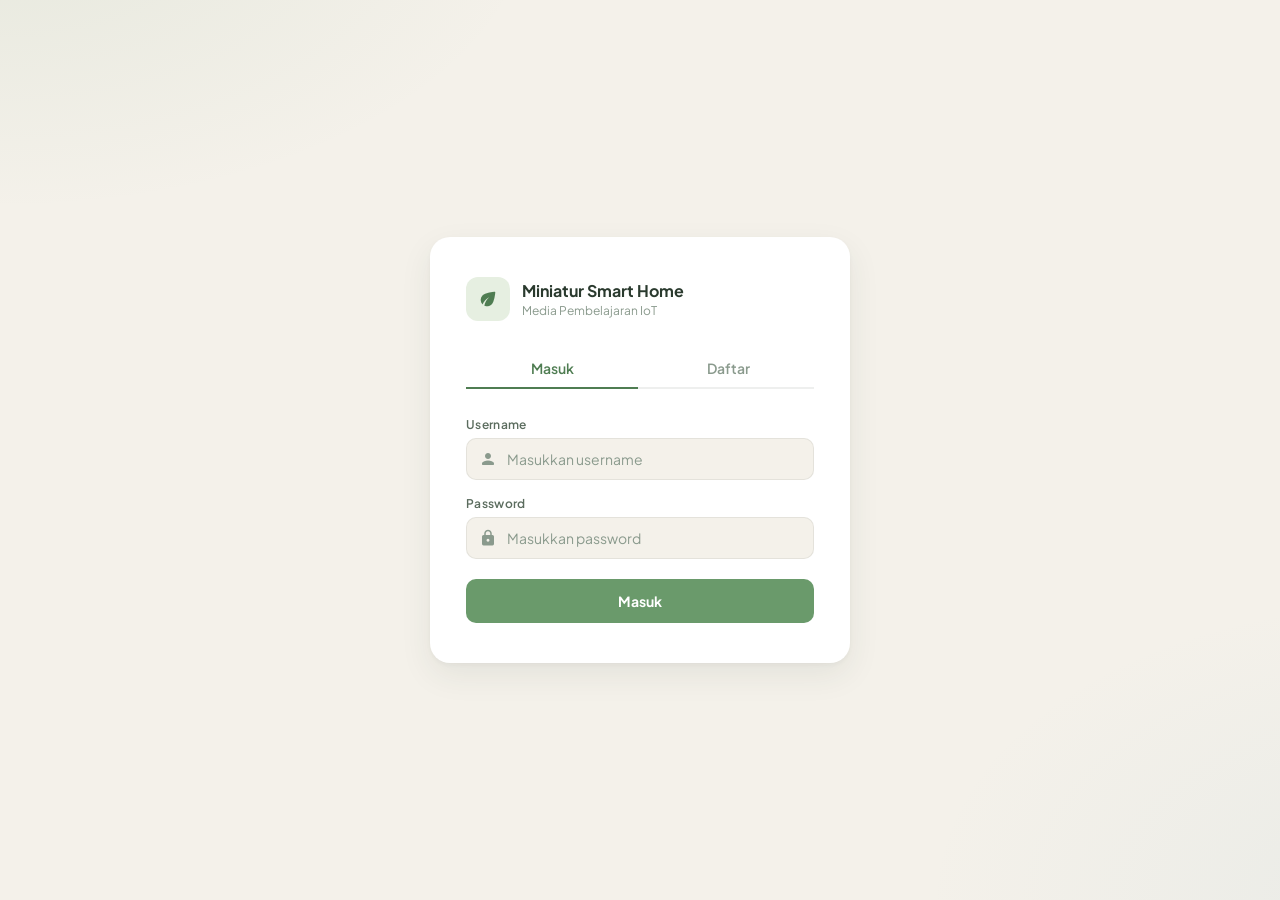
==== templates/login.html @ 83a7d673 "Update: smart home lengkap — auth login/register, MQTT auto-aktuator log, monitoring WiFi fix" ====
<!DOCTYPE html>
<html lang="id">
<head>
<meta charset="UTF-8"/>
<meta name="viewport" content="width=device-width, initial-scale=1.0"/>
<title>Login — Miniatur Smart Home</title>
<link rel="preconnect" href="https://fonts.googleapis.com">
<link rel="preconnect" href="https://fonts.gstatic.com" crossorigin>
<link href="https://fonts.googleapis.com/css2?family=Plus+Jakarta+Sans:wght@400;500;600;700;800&display=swap" rel="stylesheet">
<link href="https://fonts.googleapis.com/icon?family=Material+Icons+Round" rel="stylesheet">
<style>
  :root {
    --bg:         #f4f1ea;
    --paper:      #ffffff;
    --ink:        #2a3a2e;
    --ink-soft:   #5b6c5e;
    --muted:      #8a9a8d;
    --leaf:       #6a9a6b;
    --leaf-deep:  #4f7d52;
    --leaf-bg:    #e6efe1;
    --line:       rgba(42,58,46,0.08);
    --shadow:     0 2px 4px rgba(42,58,46,0.04), 0 12px 32px rgba(42,58,46,0.08);
    --red:        #c0392b;
    --red-bg:     #fdf0ee;
    --green:      #27ae60;
    --green-bg:   #eafaf1;
  }
  *, *::before, *::after { box-sizing: border-box; margin: 0; padding: 0; }
  body {
    font-family: 'Plus Jakarta Sans', system-ui, sans-serif;
    background: var(--bg);
    background-image:
      radial-gradient(900px 500px at 0% -10%, rgba(106,154,107,0.10), transparent 60%),
      radial-gradient(800px 500px at 110% 100%, rgba(143,184,201,0.10), transparent 60%);
    min-height: 100vh;
    display: flex;
    align-items: center;
    justify-content: center;
    padding: 24px;
  }
  .card {
    background: var(--paper);
    border-radius: 20px;
    box-shadow: var(--shadow);
    width: 100%;
    max-width: 420px;
    padding: 40px 36px;
  }
  .brand {
    display: flex;
    align-items: center;
    gap: 12px;
    margin-bottom: 28px;
  }
  .brand-mark {
    width: 44px; height: 44px;
    background: var(--leaf-bg);
    border-radius: 12px;
    display: flex; align-items: center; justify-content: center;
    color: var(--leaf-deep);
  }
  .brand-mark .material-icons-round { font-size: 22px; }
  .brand h1 { font-size: 16px; font-weight: 700; color: var(--ink); }
  .brand p  { font-size: 12px; color: var(--muted); margin-top: 2px; }
  .tabs {
    display: flex;
    border-bottom: 2px solid var(--line);
    margin-bottom: 28px;
    gap: 4px;
  }
  .tab {
    flex: 1;
    padding: 10px;
    text-align: center;
    font-size: 14px;
    font-weight: 600;
    color: var(--muted);
    cursor: pointer;
    border-bottom: 2px solid transparent;
    margin-bottom: -2px;
    transition: color .2s, border-color .2s;
  }
  .tab.active { color: var(--leaf-deep); border-bottom-color: var(--leaf-deep); }
  .form { display: none; flex-direction: column; gap: 16px; }
  .form.active { display: flex; }
  .field label {
    display: block;
    font-size: 12px;
    font-weight: 600;
    color: var(--ink-soft);
    margin-bottom: 6px;
    letter-spacing: .3px;
  }
  .input-wrap {
    display: flex;
    align-items: center;
    border: 1.5px solid var(--line);
    border-radius: 10px;
    background: var(--bg);
    transition: border-color .2s;
  }
  .input-wrap:focus-within { border-color: var(--leaf); }
  .input-wrap .material-icons-round { padding: 0 10px 0 12px; color: var(--muted); font-size: 18px; }
  .input-wrap input {
    flex: 1;
    border: none;
    background: transparent;
    padding: 11px 12px 11px 0;
    font-family: inherit;
    font-size: 14px;
    color: var(--ink);
    outline: none;
  }
  .input-wrap input::placeholder { color: var(--muted); }
  .btn {
    padding: 13px;
    background: var(--leaf);
    color: #fff;
    border: none;
    border-radius: 10px;
    font-family: inherit;
    font-size: 14px;
    font-weight: 700;
    cursor: pointer;
    transition: background .2s;
    margin-top: 4px;
  }
  .btn:hover { background: var(--leaf-deep); }
  .btn:disabled { background: var(--muted); cursor: not-allowed; }
  .alert {
    padding: 10px 14px;
    border-radius: 8px;
    font-size: 13px;
    font-weight: 500;
    display: none;
    align-items: center;
    gap: 8px;
  }
  .alert.error   { background: var(--red-bg);   color: var(--red);   display: flex; }
  .alert.success { background: var(--green-bg); color: var(--green); display: flex; }
  .alert .material-icons-round { font-size: 16px; }
</style>
</head>
<body>
<div class="card">
  <div class="brand">
    <div class="brand-mark"><span class="material-icons-round">eco</span></div>
    <div>
      <h1>Miniatur Smart Home</h1>
      <p>Media Pembelajaran IoT</p>
    </div>
  </div>

  <div class="tabs">
    <div class="tab active" onclick="switchTab('login')">Masuk</div>
    <div class="tab" onclick="switchTab('register')">Daftar</div>
  </div>

  <!-- LOGIN -->
  <form class="form active" id="formLogin" onsubmit="doLogin(event)">
    <div id="alertLogin" class="alert"></div>
    <div class="field">
      <label>Username</label>
      <div class="input-wrap">
        <span class="material-icons-round">person</span>
        <input type="text" id="loginUser" placeholder="Masukkan username" autocomplete="username" required>
      </div>
    </div>
    <div class="field">
      <label>Password</label>
      <div class="input-wrap">
        <span class="material-icons-round">lock</span>
        <input type="password" id="loginPass" placeholder="Masukkan password" autocomplete="current-password" required>
      </div>
    </div>
    <button type="submit" class="btn" id="btnLogin">Masuk</button>
  </form>

  <!-- REGISTER -->
  <form class="form" id="formRegister" onsubmit="doRegister(event)">
    <div id="alertRegister" class="alert"></div>
    <div class="field">
      <label>Username</label>
      <div class="input-wrap">
        <span class="material-icons-round">person</span>
        <input type="text" id="regUser" placeholder="Buat username" autocomplete="username" required>
      </div>
    </div>
    <div class="field">
      <label>Email</label>
      <div class="input-wrap">
        <span class="material-icons-round">email</span>
        <input type="email" id="regEmail" placeholder="Masukkan email" autocomplete="email" required>
      </div>
    </div>
    <div class="field">
      <label>Password</label>
      <div class="input-wrap">
        <span class="material-icons-round">lock</span>
        <input type="password" id="regPass" placeholder="Minimal 6 karakter" autocomplete="new-password" required>
      </div>
    </div>
    <div class="field">
      <label>Konfirmasi Password</label>
      <div class="input-wrap">
        <span class="material-icons-round">lock_reset</span>
        <input type="password" id="regPass2" placeholder="Ulangi password" autocomplete="new-password" required>
      </div>
    </div>
    <button type="submit" class="btn" id="btnRegister">Daftar</button>
  </form>
</div>

<script>
if (localStorage.getItem('smarthome_token')) {
  window.location.replace('/dashboard');
}

function switchTab(tab) {
  document.querySelectorAll('.tab').forEach((t, i) =>
    t.classList.toggle('active', (i === 0) === (tab === 'login'))
  );
  document.getElementById('formLogin').classList.toggle('active', tab === 'login');
  document.getElementById('formRegister').classList.toggle('active', tab === 'register');
  showAlert('alertLogin', '');
  showAlert('alertRegister', '');
}

function showAlert(id, msg, type = 'error') {
  const el = document.getElementById(id);
  el.className = 'alert' + (msg ? ' ' + type : '');
  el.innerHTML = msg ? `<span class="material-icons-round">${type === 'error' ? 'error' : 'check_circle'}</span>${msg}` : '';
}

async function doLogin(e) {
  e.preventDefault();
  const btn = document.getElementById('btnLogin');
  btn.disabled = true; btn.textContent = 'Memproses...';
  showAlert('alertLogin', '');
  try {
    const res = await fetch('/api/login', {
      method: 'POST',
      headers: {'Content-Type': 'application/json'},
      body: JSON.stringify({
        username: document.getElementById('loginUser').value.trim(),
        password: document.getElementById('loginPass').value
      })
    });
    const data = await res.json();
    if (!res.ok) { showAlert('alertLogin', data.error || 'Login gagal'); return; }
    localStorage.setItem('smarthome_token', data.token);
    localStorage.setItem('smarthome_user', data.username);
    window.location.replace('/dashboard');
  } catch {
    showAlert('alertLogin', 'Tidak dapat terhubung ke server');
  } finally {
    btn.disabled = false; btn.textContent = 'Masuk';
  }
}

async function doRegister(e) {
  e.preventDefault();
  const pass  = document.getElementById('regPass').value;
  const pass2 = document.getElementById('regPass2').value;
  if (pass !== pass2) { showAlert('alertRegister', 'Password tidak sama'); return; }
  const btn = document.getElementById('btnRegister');
  btn.disabled = true; btn.textContent = 'Memproses...';
  showAlert('alertRegister', '');
  try {
    const res = await fetch('/api/register', {
      method: 'POST',
      headers: {'Content-Type': 'application/json'},
      body: JSON.stringify({
        username: document.getElementById('regUser').value.trim(),
        email:    document.getElementById('regEmail').value.trim(),
        password: pass
      })
    });
    const data = await res.json();
    if (!res.ok) { showAlert('alertRegister', data.error || 'Registrasi gagal'); return; }
    showAlert('alertRegister', 'Akun berhasil dibuat! Silakan masuk.', 'success');
    setTimeout(() => switchTab('login'), 1500);
  } catch {
    showAlert('alertRegister', 'Tidak dapat terhubung ke server');
  } finally {
    btn.disabled = false; btn.textContent = 'Daftar';
  }
}
</script>
</body>
</html>
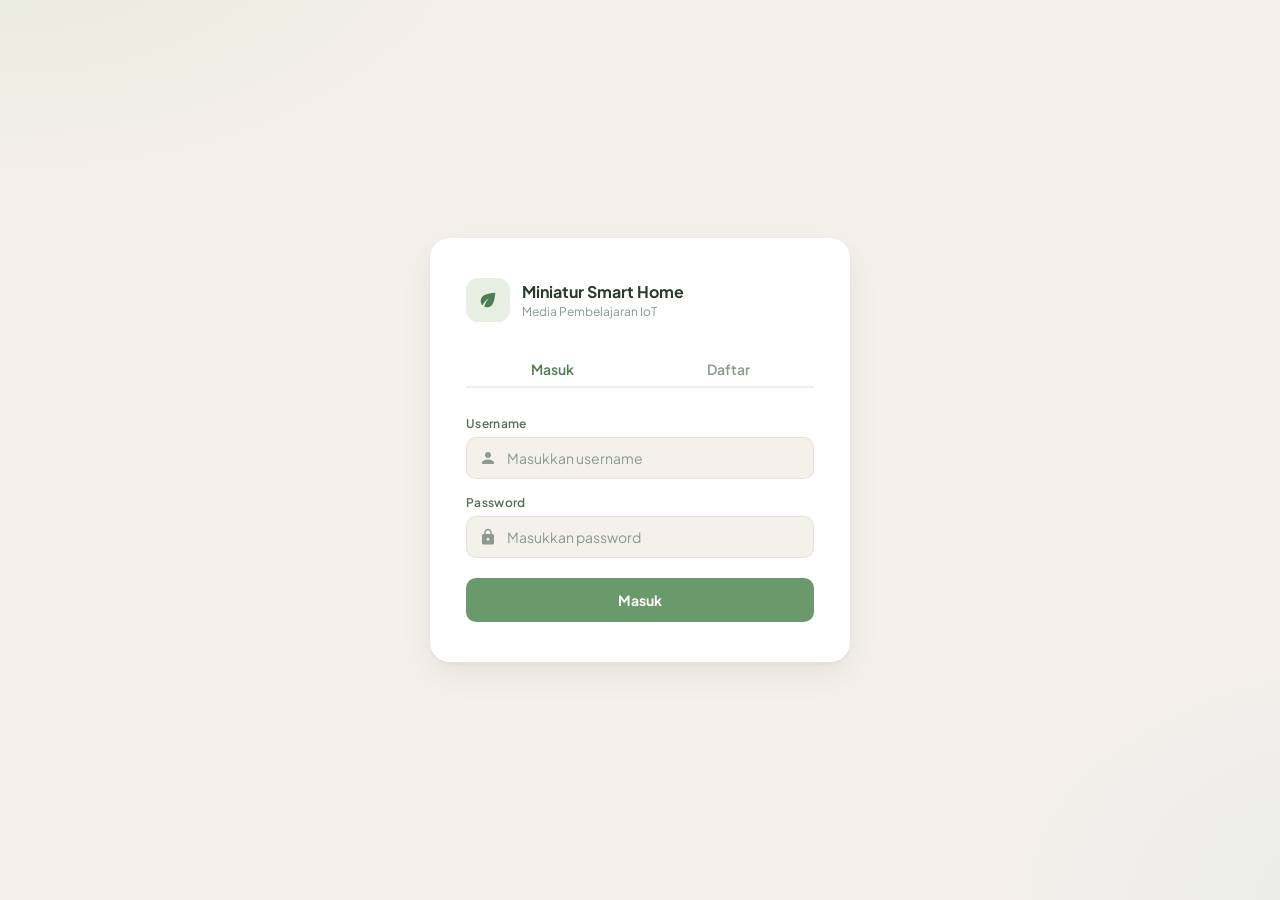
==== commit 2484f85e: "Harden deployment and add management tooling" ====
--- a/templates/login.html
+++ b/templates/login.html
@@ -81,6 +81,7 @@
     transition: color .2s, border-color .2s;
   }
   .tab.active { color: var(--leaf-deep); border-bottom-color: var(--leaf-deep); }
+  button.tab { border: none; background: transparent; font-family: inherit; }
   .form { display: none; flex-direction: column; gap: 16px; }
   .form.active { display: flex; }
   .field label {
@@ -151,9 +152,9 @@
     </div>
   </div>
 
-  <div class="tabs">
-    <div class="tab active" onclick="switchTab('login')">Masuk</div>
-    <div class="tab" onclick="switchTab('register')">Daftar</div>
+  <div class="tabs" role="tablist">
+    <button type="button" class="tab active" id="tabLogin" onclick="showForm('login')">Masuk</button>
+    <button type="button" class="tab" id="tabRegister" onclick="showForm('register')">Daftar</button>
   </div>
 
   <!-- LOGIN -->
@@ -176,60 +177,32 @@
     <button type="submit" class="btn" id="btnLogin">Masuk</button>
   </form>
 
-  <!-- REGISTER -->
+  <!-- REGISTRATION -->
   <form class="form" id="formRegister" onsubmit="doRegister(event)">
     <div id="alertRegister" class="alert"></div>
-    <div class="field">
-      <label>Username</label>
-      <div class="input-wrap">
-        <span class="material-icons-round">person</span>
-        <input type="text" id="regUser" placeholder="Buat username" autocomplete="username" required>
-      </div>
-    </div>
-    <div class="field">
-      <label>Email</label>
-      <div class="input-wrap">
-        <span class="material-icons-round">email</span>
-        <input type="email" id="regEmail" placeholder="Masukkan email" autocomplete="email" required>
-      </div>
-    </div>
-    <div class="field">
-      <label>Password</label>
-      <div class="input-wrap">
-        <span class="material-icons-round">lock</span>
-        <input type="password" id="regPass" placeholder="Minimal 6 karakter" autocomplete="new-password" required>
-      </div>
-    </div>
-    <div class="field">
-      <label>Konfirmasi Password</label>
-      <div class="input-wrap">
-        <span class="material-icons-round">lock_reset</span>
-        <input type="password" id="regPass2" placeholder="Ulangi password" autocomplete="new-password" required>
-      </div>
-    </div>
+    <div class="field"><label>Username</label><div class="input-wrap"><span class="material-icons-round">person</span><input type="text" id="registerUser" placeholder="Buat username" autocomplete="username" required></div></div>
+    <div class="field"><label>Email</label><div class="input-wrap"><span class="material-icons-round">email</span><input type="email" id="registerEmail" placeholder="nama.com" autocomplete="email" required></div></div>
+    <div class="field"><label>Password</label><div class="input-wrap"><span class="material-icons-round">lock</span><input type="password" id="registerPass" placeholder="Minimal 12 karakter" autocomplete="new-password" minlength="12" required></div></div>
+    <div class="field"><label>Konfirmasi password</label><div class="input-wrap"><span class="material-icons-round">lock</span><input type="password" id="registerPassConfirm" placeholder="Ulangi password" autocomplete="new-password" minlength="12" required></div></div>
     <button type="submit" class="btn" id="btnRegister">Daftar</button>
   </form>
+
 </div>
 
 <script>
-if (localStorage.getItem('smarthome_token')) {
-  window.location.replace('/dashboard');
-}
-
-function switchTab(tab) {
-  document.querySelectorAll('.tab').forEach((t, i) =>
-    t.classList.toggle('active', (i === 0) === (tab === 'login'))
-  );
-  document.getElementById('formLogin').classList.toggle('active', tab === 'login');
-  document.getElementById('formRegister').classList.toggle('active', tab === 'register');
-  showAlert('alertLogin', '');
-  showAlert('alertRegister', '');
-}
 
 function showAlert(id, msg, type = 'error') {
   const el = document.getElementById(id);
   el.className = 'alert' + (msg ? ' ' + type : '');
   el.innerHTML = msg ? `<span class="material-icons-round">${type === 'error' ? 'error' : 'check_circle'}</span>${msg}` : '';
+}
+
+function showForm(name) {
+  const isLogin = name === 'login';
+  document.getElementById('formLogin').classList.toggle('active', isLogin);
+  document.getElementById('formRegister').classList.toggle('active', !isLogin);
+  document.getElementById('tabLogin').classList.toggle('active', isLogin);
+  document.getElementById('tabRegister').classList.toggle('active', !isLogin);
 }
 
 async function doLogin(e) {
@@ -248,8 +221,6 @@
     });
     const data = await res.json();
     if (!res.ok) { showAlert('alertLogin', data.error || 'Login gagal'); return; }
-    localStorage.setItem('smarthome_token', data.token);
-    localStorage.setItem('smarthome_user', data.username);
     window.location.replace('/dashboard');
   } catch {
     showAlert('alertLogin', 'Tidak dapat terhubung ke server');
@@ -258,28 +229,30 @@
   }
 }
 
+
 async function doRegister(e) {
   e.preventDefault();
-  const pass  = document.getElementById('regPass').value;
-  const pass2 = document.getElementById('regPass2').value;
-  if (pass !== pass2) { showAlert('alertRegister', 'Password tidak sama'); return; }
+  const password = document.getElementById('registerPass').value;
+  if (password !== document.getElementById('registerPassConfirm').value) {
+    showAlert('alertRegister', 'Konfirmasi password tidak sama');
+    return;
+  }
   const btn = document.getElementById('btnRegister');
   btn.disabled = true; btn.textContent = 'Memproses...';
   showAlert('alertRegister', '');
   try {
+    const username = document.getElementById('registerUser').value.trim();
     const res = await fetch('/api/register', {
       method: 'POST',
       headers: {'Content-Type': 'application/json'},
-      body: JSON.stringify({
-        username: document.getElementById('regUser').value.trim(),
-        email:    document.getElementById('regEmail').value.trim(),
-        password: pass
-      })
+      body: JSON.stringify({username, email: document.getElementById('registerEmail').value.trim(), password})
     });
     const data = await res.json();
-    if (!res.ok) { showAlert('alertRegister', data.error || 'Registrasi gagal'); return; }
-    showAlert('alertRegister', 'Akun berhasil dibuat! Silakan masuk.', 'success');
-    setTimeout(() => switchTab('login'), 1500);
+    if (!res.ok) { showAlert('alertRegister', data.error || 'Pendaftaran gagal'); return; }
+    document.getElementById('loginUser').value = username;
+    document.getElementById('formRegister').reset();
+    showForm('login');
+    showAlert('alertLogin', 'Akun berhasil dibuat. Silakan masuk.', 'success');
   } catch {
     showAlert('alertRegister', 'Tidak dapat terhubung ke server');
   } finally {
